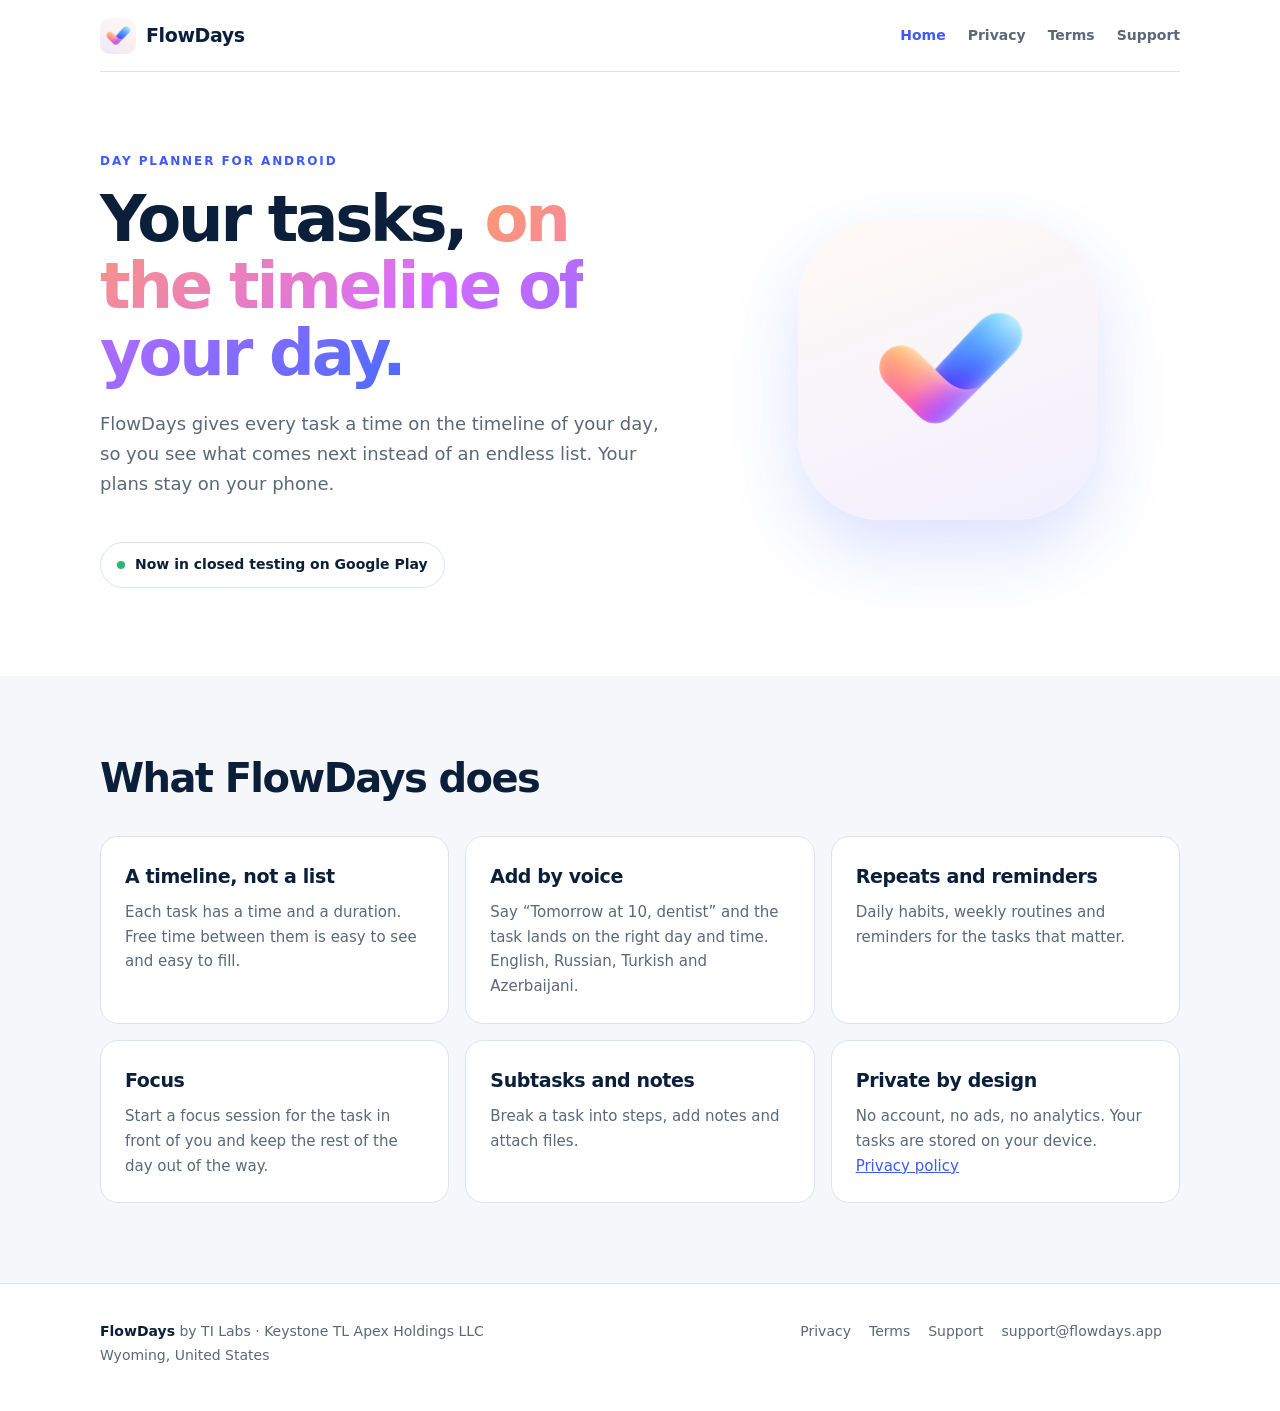
==== index.html @ 689eb193 "Publish the FlowDays site: home, privacy policy, terms, support Co-Authored-By: Claude Opus 5.5 <nor" ====
<!doctype html>
<html lang="en">
<head>
  <meta charset="utf-8">
  <meta name="viewport" content="width=device-width, initial-scale=1">
  <meta name="theme-color" content="#0b1f3a">
  <meta name="description" content="FlowDays puts your tasks on a timeline of your day. Your plans stay on your phone.">
  <title>FlowDays — plan your day on a timeline</title>
  <link rel="icon" type="image/png" sizes="32x32" href="/assets/favicon-32.png">
  <link rel="apple-touch-icon" href="/assets/apple-touch-icon.png">
  <link rel="stylesheet" href="/styles.css">
</head>
<body>
  <header class="shell header">
    <a class="brand" href="/"><img src="/assets/icon-192.png" alt="">FlowDays</a>
    <nav class="nav" aria-label="Main">
      <a href="/" aria-current="page">Home</a>
      <a href="/privacy">Privacy</a>
      <a href="/terms">Terms</a>
      <a href="/support">Support</a>
    </nav>
  </header>

  <main>
    <section class="shell hero">
      <div>
        <div class="eyebrow">Day planner for Android</div>
        <h1>Your tasks, <span>on the timeline of your day.</span></h1>
        <p class="lead">FlowDays gives every task a time on the timeline of your day, so you see what comes next instead of an endless list. Your plans stay on your phone.</p>
        <div class="badge">Now in closed testing on Google Play</div>
      </div>
      <div class="hero-art" aria-hidden="true">
        <div class="tile"><img src="/assets/mark.png" alt=""></div>
      </div>
    </section>

    <section class="section tint">
      <div class="shell">
        <h2>What FlowDays does</h2>
        <div class="grid">
          <article class="card"><h3>A timeline, not a list</h3><p>Each task has a time and a duration. Free time between them is easy to see and easy to fill.</p></article>
          <article class="card"><h3>Add by voice</h3><p>Say “Tomorrow at 10, dentist” and the task lands on the right day and time. English, Russian, Turkish and Azerbaijani.</p></article>
          <article class="card"><h3>Repeats and reminders</h3><p>Daily habits, weekly routines and reminders for the tasks that matter.</p></article>
          <article class="card"><h3>Focus</h3><p>Start a focus session for the task in front of you and keep the rest of the day out of the way.</p></article>
          <article class="card"><h3>Subtasks and notes</h3><p>Break a task into steps, add notes and attach files.</p></article>
          <article class="card"><h3>Private by design</h3><p>No account, no ads, no analytics. Your tasks are stored on your device. <a href="/privacy">Privacy policy</a></p></article>
        </div>
      </div>
    </section>
  </main>

  <footer class="footer">
    <div class="shell">
      <div><strong>FlowDays</strong> by TI Labs · Keystone TL Apex Holdings LLC<br>Wyoming, United States</div>
      <div><a href="/privacy">Privacy</a><a href="/terms">Terms</a><a href="/support">Support</a><a href="mailto:support@flowdays.app">support@flowdays.app</a></div>
    </div>
  </footer>
</body>
</html>
---- styles.css ----
:root {
  --navy: #0b1f3a;
  --blue: #3d5afe;
  --blue-soft: #eef0ff;
  --ink: #111a29;
  --muted: #5b6879;
  --line: #dde3ee;
  --mist: #f6f7fb;
  --white: #ffffff;
  --glow: linear-gradient(135deg, #ff9a6b 0%, #d86bff 48%, #4a6bff 100%);
  --radius: 18px;
}

* { box-sizing: border-box; }
body {
  margin: 0;
  color: var(--ink);
  background: var(--white);
  font-family: Inter, ui-sans-serif, system-ui, -apple-system, BlinkMacSystemFont, "Segoe UI", sans-serif;
  font-size: 16px;
  line-height: 1.65;
  -webkit-font-smoothing: antialiased;
}
a { color: var(--blue); }
h1, h2, h3, p { margin-top: 0; }

.shell { width: min(1080px, calc(100% - 32px)); margin: 0 auto; }

.header {
  display: flex;
  align-items: center;
  justify-content: space-between;
  gap: 16px;
  min-height: 72px;
  border-bottom: 1px solid var(--line);
  flex-wrap: wrap;
}
.brand { display: inline-flex; align-items: center; gap: 10px; color: var(--navy); text-decoration: none; font-weight: 800; font-size: 19px; letter-spacing: -0.02em; }
.brand img { width: 36px; height: 36px; border-radius: 10px; }
.nav { display: flex; gap: 22px; flex-wrap: wrap; }
.nav a { color: var(--muted); font-size: 14px; font-weight: 700; text-decoration: none; }
.nav a:hover, .nav a[aria-current="page"] { color: var(--blue); }

.hero {
  display: grid;
  grid-template-columns: minmax(0, 1.1fr) minmax(0, .9fr);
  gap: 48px;
  align-items: center;
  padding: 80px 0 88px;
}
.eyebrow { color: var(--blue); font-size: 12px; font-weight: 800; letter-spacing: .16em; text-transform: uppercase; }
h1 { color: var(--navy); font-size: clamp(38px, 6vw, 64px); line-height: 1.05; letter-spacing: -.05em; margin: 14px 0 22px; }
h1 span { background: var(--glow); -webkit-background-clip: text; background-clip: text; color: transparent; }
.lead { color: var(--muted); font-size: 18px; max-width: 560px; }
.badge { display: inline-flex; align-items: center; gap: 10px; margin-top: 26px; padding: 10px 16px; border: 1px solid var(--line); border-radius: 999px; color: var(--navy); font-size: 14px; font-weight: 700; background: var(--white); }
.badge::before { content: ""; width: 8px; height: 8px; border-radius: 50%; background: #2bb673; }
.hero-art { display: grid; place-items: center; }
.hero-art .tile { width: min(300px, 70vw); aspect-ratio: 1; border-radius: 28%; background: linear-gradient(160deg, #fffaf5, #f1efff); box-shadow: 0 30px 70px rgba(61, 90, 254, .18); display: grid; place-items: center; }
.hero-art img { width: 62%; }

.section { padding: 80px 0; }
.tint { background: var(--mist); }
.section h2 { color: var(--navy); font-size: clamp(28px, 4vw, 40px); letter-spacing: -.04em; line-height: 1.1; margin-bottom: 36px; }
.grid { display: grid; grid-template-columns: repeat(3, 1fr); gap: 16px; }
.card { padding: 24px; border: 1px solid var(--line); border-radius: var(--radius); background: var(--white); }
.card h3 { color: var(--navy); font-size: 19px; letter-spacing: -.02em; margin-bottom: 8px; }
.card p { color: var(--muted); font-size: 15px; margin: 0; }

.doc { padding: 64px 0 88px; }
.doc .shell { max-width: 780px; }
.doc h1 { font-size: clamp(34px, 5vw, 48px); }
.doc .meta { color: var(--muted); font-size: 14px; margin-bottom: 36px; }
.doc h2 { color: var(--navy); font-size: 24px; letter-spacing: -.02em; margin: 40px 0 12px; }
.doc p, .doc li { color: #2b3748; }
.doc ul { padding-inline-start: 22px; }
.doc li { margin-bottom: 6px; }
.table-wrap { overflow-x: auto; margin: 12px 0 20px; }
table { width: 100%; border-collapse: collapse; font-size: 15px; }
th, td { text-align: start; vertical-align: top; padding: 10px 12px; border-bottom: 1px solid var(--line); }
th { color: var(--navy); background: var(--mist); }
code { font-size: 14px; background: var(--mist); padding: 1px 5px; border-radius: 5px; overflow-wrap: anywhere; }
.note { padding: 18px 20px; border-radius: 14px; background: var(--blue-soft); color: var(--navy); }

.footer { border-top: 1px solid var(--line); padding: 36px 0 44px; color: var(--muted); font-size: 14px; }
.footer .shell { display: flex; justify-content: space-between; gap: 24px; flex-wrap: wrap; }
.footer a { color: var(--muted); text-decoration: none; margin-inline-end: 18px; }
.footer a:hover { color: var(--blue); }
.footer strong { color: var(--navy); }

@media (max-width: 800px) {
  .hero { grid-template-columns: 1fr; padding: 48px 0 56px; gap: 36px; }
  .hero-art { order: -1; }
  .hero-art .tile { width: 160px; }
  .grid { grid-template-columns: 1fr; }
  .section { padding: 56px 0; }
  .header { padding: 12px 0; }
}
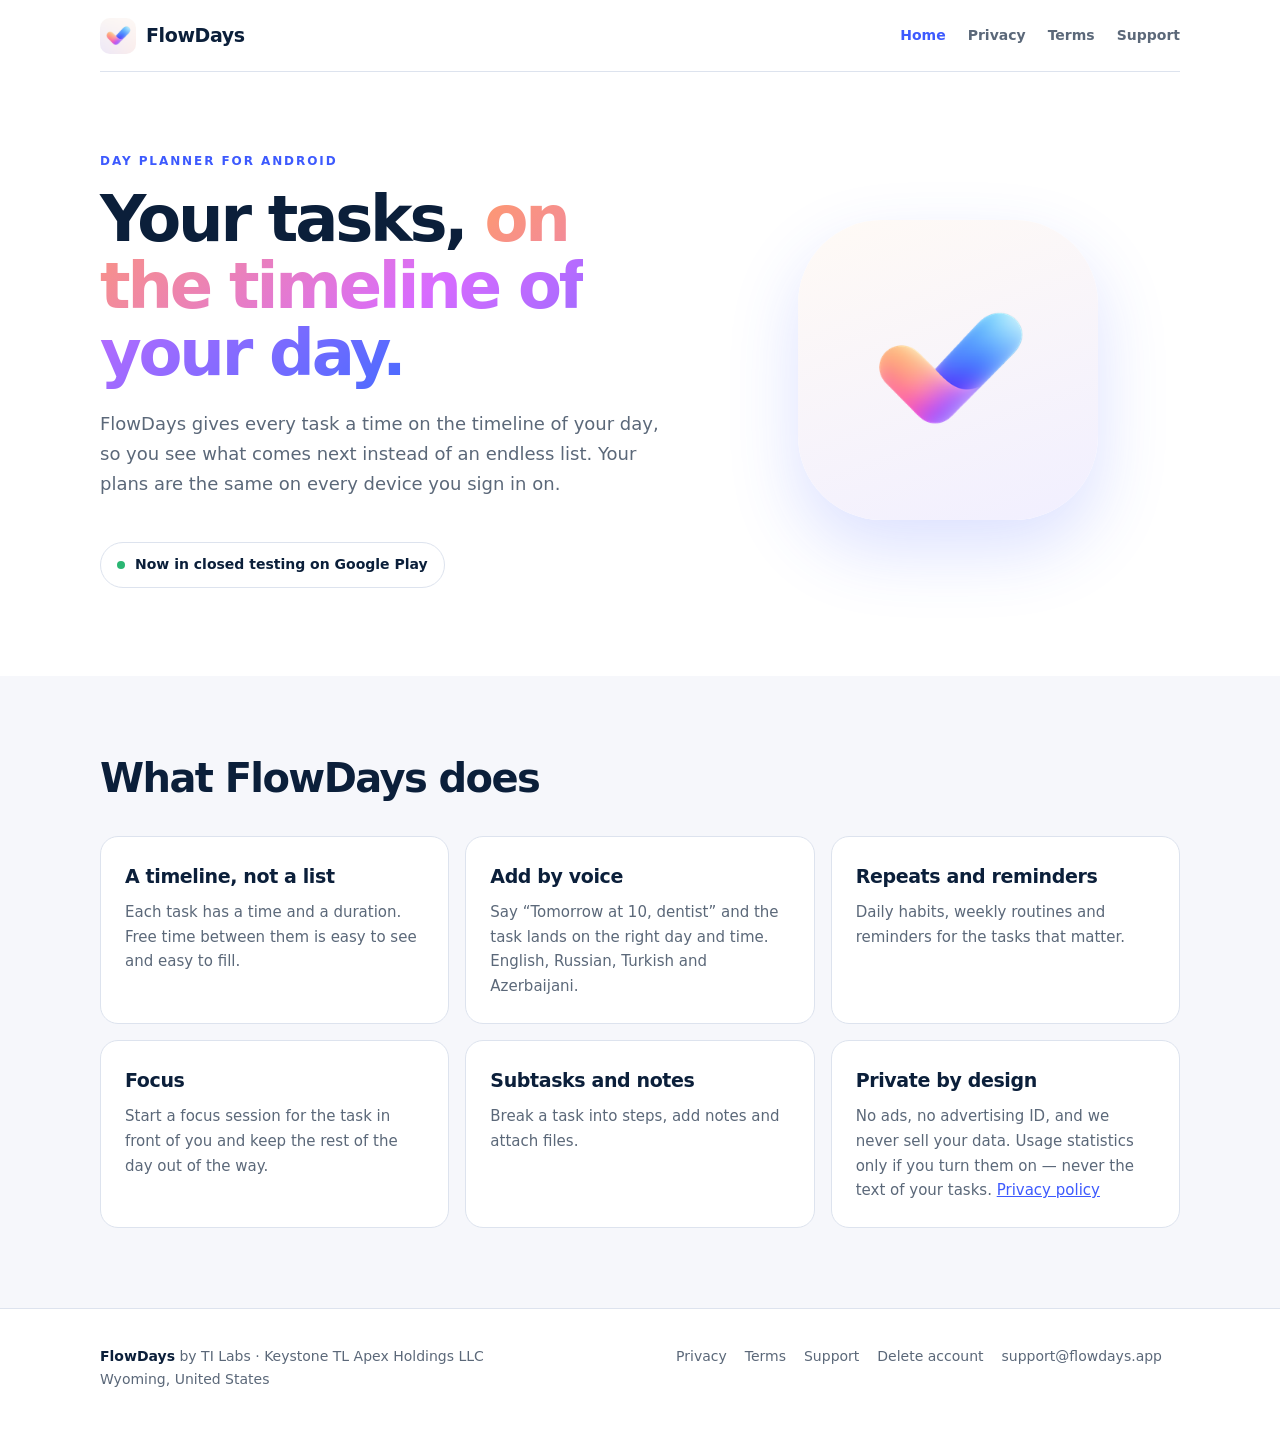
==== commit ae70e1ce: "Draft the account version of the privacy policy, terms and support, and add the delete-account page " ====
--- a/index.html
+++ b/index.html
@@ -4,7 +4,7 @@
   <meta charset="utf-8">
   <meta name="viewport" content="width=device-width, initial-scale=1">
   <meta name="theme-color" content="#0b1f3a">
-  <meta name="description" content="FlowDays puts your tasks on a timeline of your day. Your plans stay on your phone.">
+  <meta name="description" content="FlowDays puts your tasks on a timeline of your day, the same on every device you sign in on.">
   <title>FlowDays — plan your day on a timeline</title>
   <link rel="icon" type="image/png" sizes="32x32" href="/assets/favicon-32.png">
   <link rel="apple-touch-icon" href="/assets/apple-touch-icon.png">
@@ -26,7 +26,7 @@
       <div>
         <div class="eyebrow">Day planner for Android</div>
         <h1>Your tasks, <span>on the timeline of your day.</span></h1>
-        <p class="lead">FlowDays gives every task a time on the timeline of your day, so you see what comes next instead of an endless list. Your plans stay on your phone.</p>
+        <p class="lead">FlowDays gives every task a time on the timeline of your day, so you see what comes next instead of an endless list. Your plans are the same on every device you sign in on.</p>
         <div class="badge">Now in closed testing on Google Play</div>
       </div>
       <div class="hero-art" aria-hidden="true">
@@ -43,7 +43,7 @@
           <article class="card"><h3>Repeats and reminders</h3><p>Daily habits, weekly routines and reminders for the tasks that matter.</p></article>
           <article class="card"><h3>Focus</h3><p>Start a focus session for the task in front of you and keep the rest of the day out of the way.</p></article>
           <article class="card"><h3>Subtasks and notes</h3><p>Break a task into steps, add notes and attach files.</p></article>
-          <article class="card"><h3>Private by design</h3><p>No account, no ads, no analytics. Your tasks are stored on your device. <a href="/privacy">Privacy policy</a></p></article>
+          <article class="card"><h3>Private by design</h3><p>No ads, no advertising ID, and we never sell your data. Usage statistics only if you turn them on — never the text of your tasks. <a href="/privacy">Privacy policy</a></p></article>
         </div>
       </div>
     </section>
@@ -52,7 +52,7 @@
   <footer class="footer">
     <div class="shell">
       <div><strong>FlowDays</strong> by TI Labs · Keystone TL Apex Holdings LLC<br>Wyoming, United States</div>
-      <div><a href="/privacy">Privacy</a><a href="/terms">Terms</a><a href="/support">Support</a><a href="mailto:support@flowdays.app">support@flowdays.app</a></div>
+      <div><a href="/privacy">Privacy</a><a href="/terms">Terms</a><a href="/support">Support</a><a href="/delete-account">Delete account</a><a href="mailto:support@flowdays.app">support@flowdays.app</a></div>
     </div>
   </footer>
 </body>
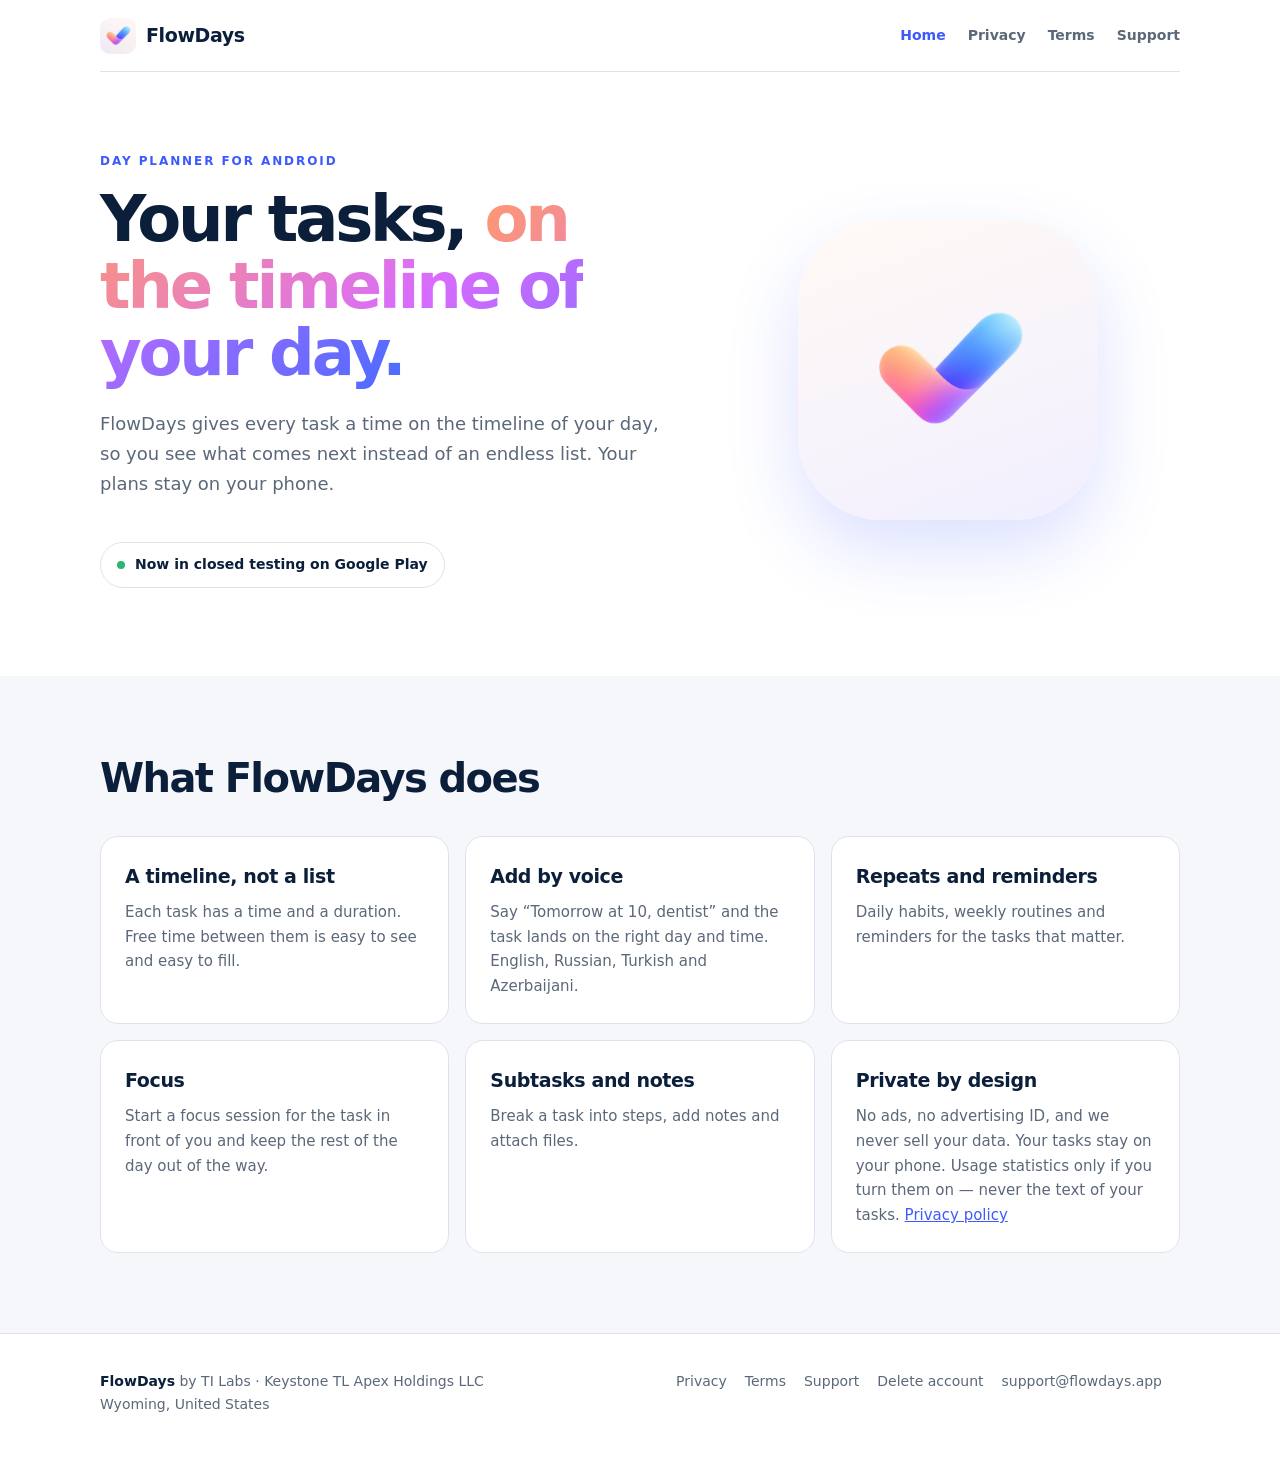
==== commit 856e708d: "Follow the kept W-24-f text: tasks stay on the phone in the first account version (W-24-f) Tural cho" ====
--- a/index.html
+++ b/index.html
@@ -4,7 +4,7 @@
   <meta charset="utf-8">
   <meta name="viewport" content="width=device-width, initial-scale=1">
   <meta name="theme-color" content="#0b1f3a">
-  <meta name="description" content="FlowDays puts your tasks on a timeline of your day, the same on every device you sign in on.">
+  <meta name="description" content="FlowDays puts your tasks on a timeline of your day. Your plans stay on your phone.">
   <title>FlowDays — plan your day on a timeline</title>
   <link rel="icon" type="image/png" sizes="32x32" href="/assets/favicon-32.png">
   <link rel="apple-touch-icon" href="/assets/apple-touch-icon.png">
@@ -26,7 +26,7 @@
       <div>
         <div class="eyebrow">Day planner for Android</div>
         <h1>Your tasks, <span>on the timeline of your day.</span></h1>
-        <p class="lead">FlowDays gives every task a time on the timeline of your day, so you see what comes next instead of an endless list. Your plans are the same on every device you sign in on.</p>
+        <p class="lead">FlowDays gives every task a time on the timeline of your day, so you see what comes next instead of an endless list. Your plans stay on your phone.</p>
         <div class="badge">Now in closed testing on Google Play</div>
       </div>
       <div class="hero-art" aria-hidden="true">
@@ -43,7 +43,7 @@
           <article class="card"><h3>Repeats and reminders</h3><p>Daily habits, weekly routines and reminders for the tasks that matter.</p></article>
           <article class="card"><h3>Focus</h3><p>Start a focus session for the task in front of you and keep the rest of the day out of the way.</p></article>
           <article class="card"><h3>Subtasks and notes</h3><p>Break a task into steps, add notes and attach files.</p></article>
-          <article class="card"><h3>Private by design</h3><p>No ads, no advertising ID, and we never sell your data. Usage statistics only if you turn them on — never the text of your tasks. <a href="/privacy">Privacy policy</a></p></article>
+          <article class="card"><h3>Private by design</h3><p>No ads, no advertising ID, and we never sell your data. Your tasks stay on your phone. Usage statistics only if you turn them on — never the text of your tasks. <a href="/privacy">Privacy policy</a></p></article>
         </div>
       </div>
     </section>
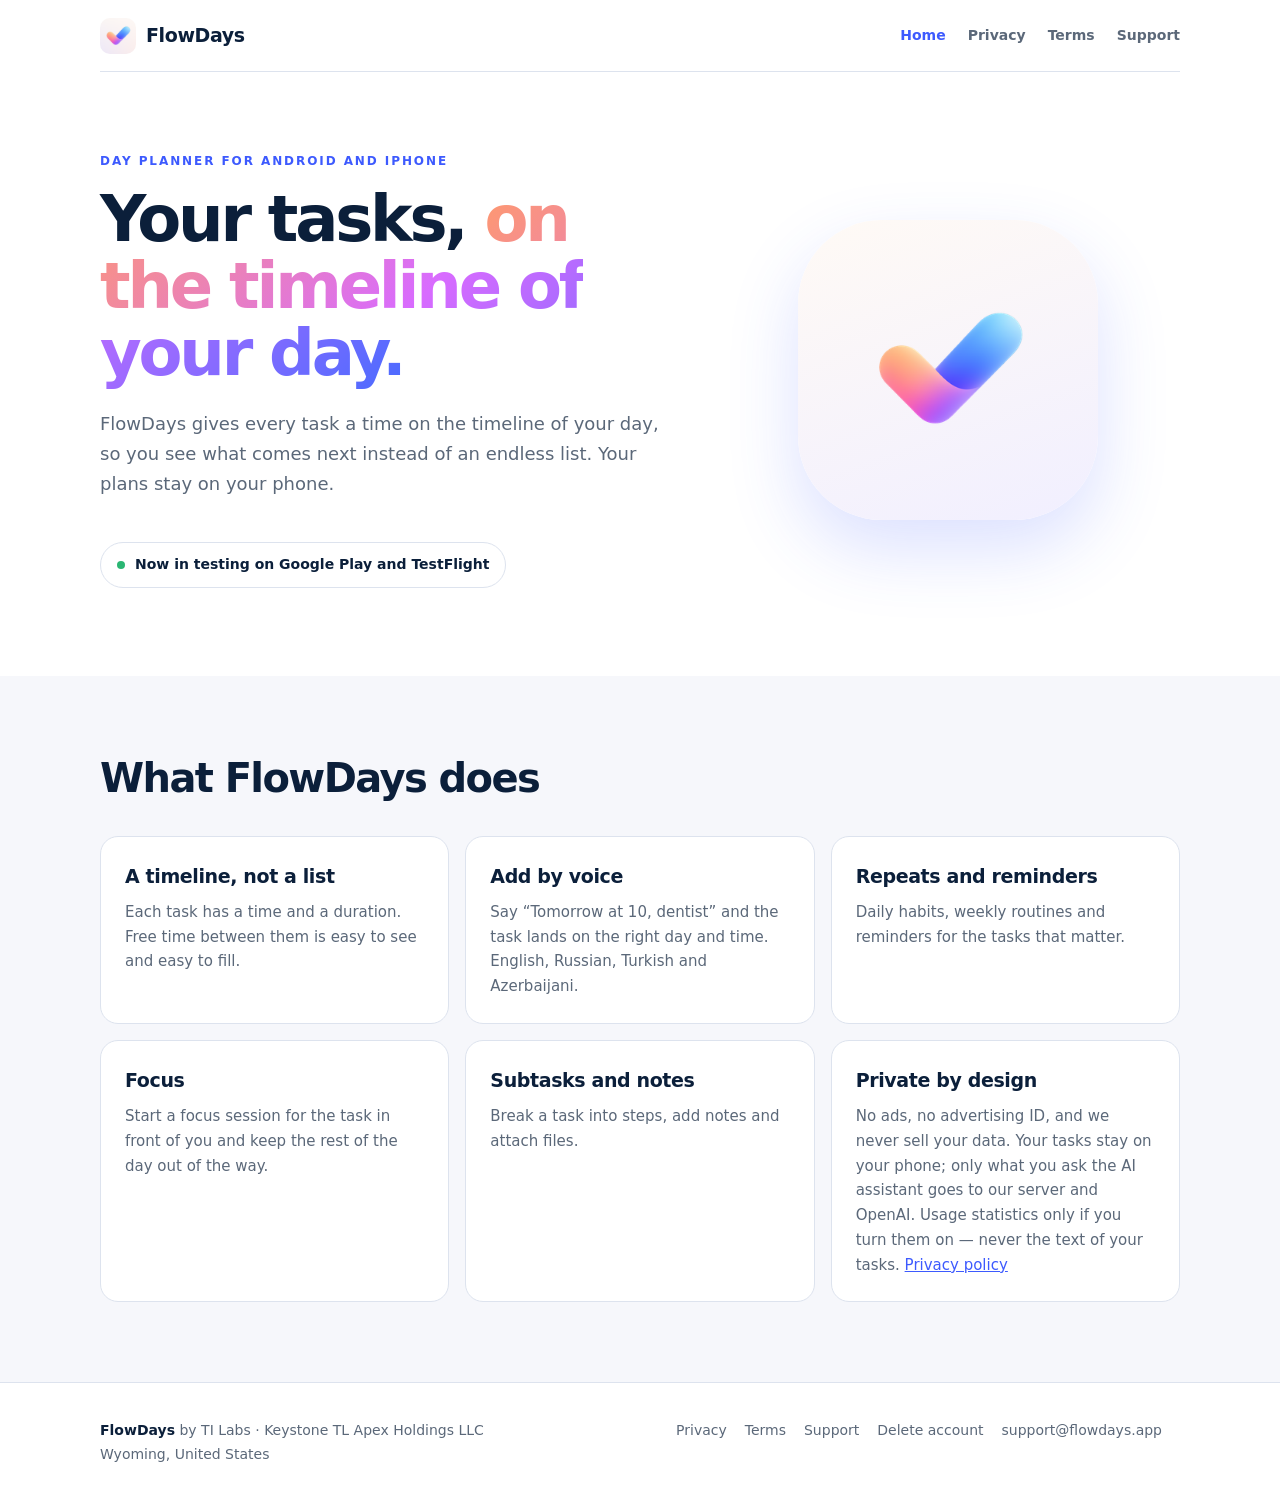
==== commit 75af5ce9: "Publish privacy policy v2, terms v2, support and the delete-account page for Android and iPhone (W-2" ====
--- a/index.html
+++ b/index.html
@@ -24,10 +24,10 @@
   <main>
     <section class="shell hero">
       <div>
-        <div class="eyebrow">Day planner for Android</div>
+        <div class="eyebrow">Day planner for Android and iPhone</div>
         <h1>Your tasks, <span>on the timeline of your day.</span></h1>
         <p class="lead">FlowDays gives every task a time on the timeline of your day, so you see what comes next instead of an endless list. Your plans stay on your phone.</p>
-        <div class="badge">Now in closed testing on Google Play</div>
+        <div class="badge">Now in testing on Google Play and TestFlight</div>
       </div>
       <div class="hero-art" aria-hidden="true">
         <div class="tile"><img src="/assets/mark.png" alt=""></div>
@@ -43,7 +43,7 @@
           <article class="card"><h3>Repeats and reminders</h3><p>Daily habits, weekly routines and reminders for the tasks that matter.</p></article>
           <article class="card"><h3>Focus</h3><p>Start a focus session for the task in front of you and keep the rest of the day out of the way.</p></article>
           <article class="card"><h3>Subtasks and notes</h3><p>Break a task into steps, add notes and attach files.</p></article>
-          <article class="card"><h3>Private by design</h3><p>No ads, no advertising ID, and we never sell your data. Your tasks stay on your phone. Usage statistics only if you turn them on — never the text of your tasks. <a href="/privacy">Privacy policy</a></p></article>
+          <article class="card"><h3>Private by design</h3><p>No ads, no advertising ID, and we never sell your data. Your tasks stay on your phone; only what you ask the AI assistant goes to our server and OpenAI. Usage statistics only if you turn them on — never the text of your tasks. <a href="/privacy">Privacy policy</a></p></article>
         </div>
       </div>
     </section>
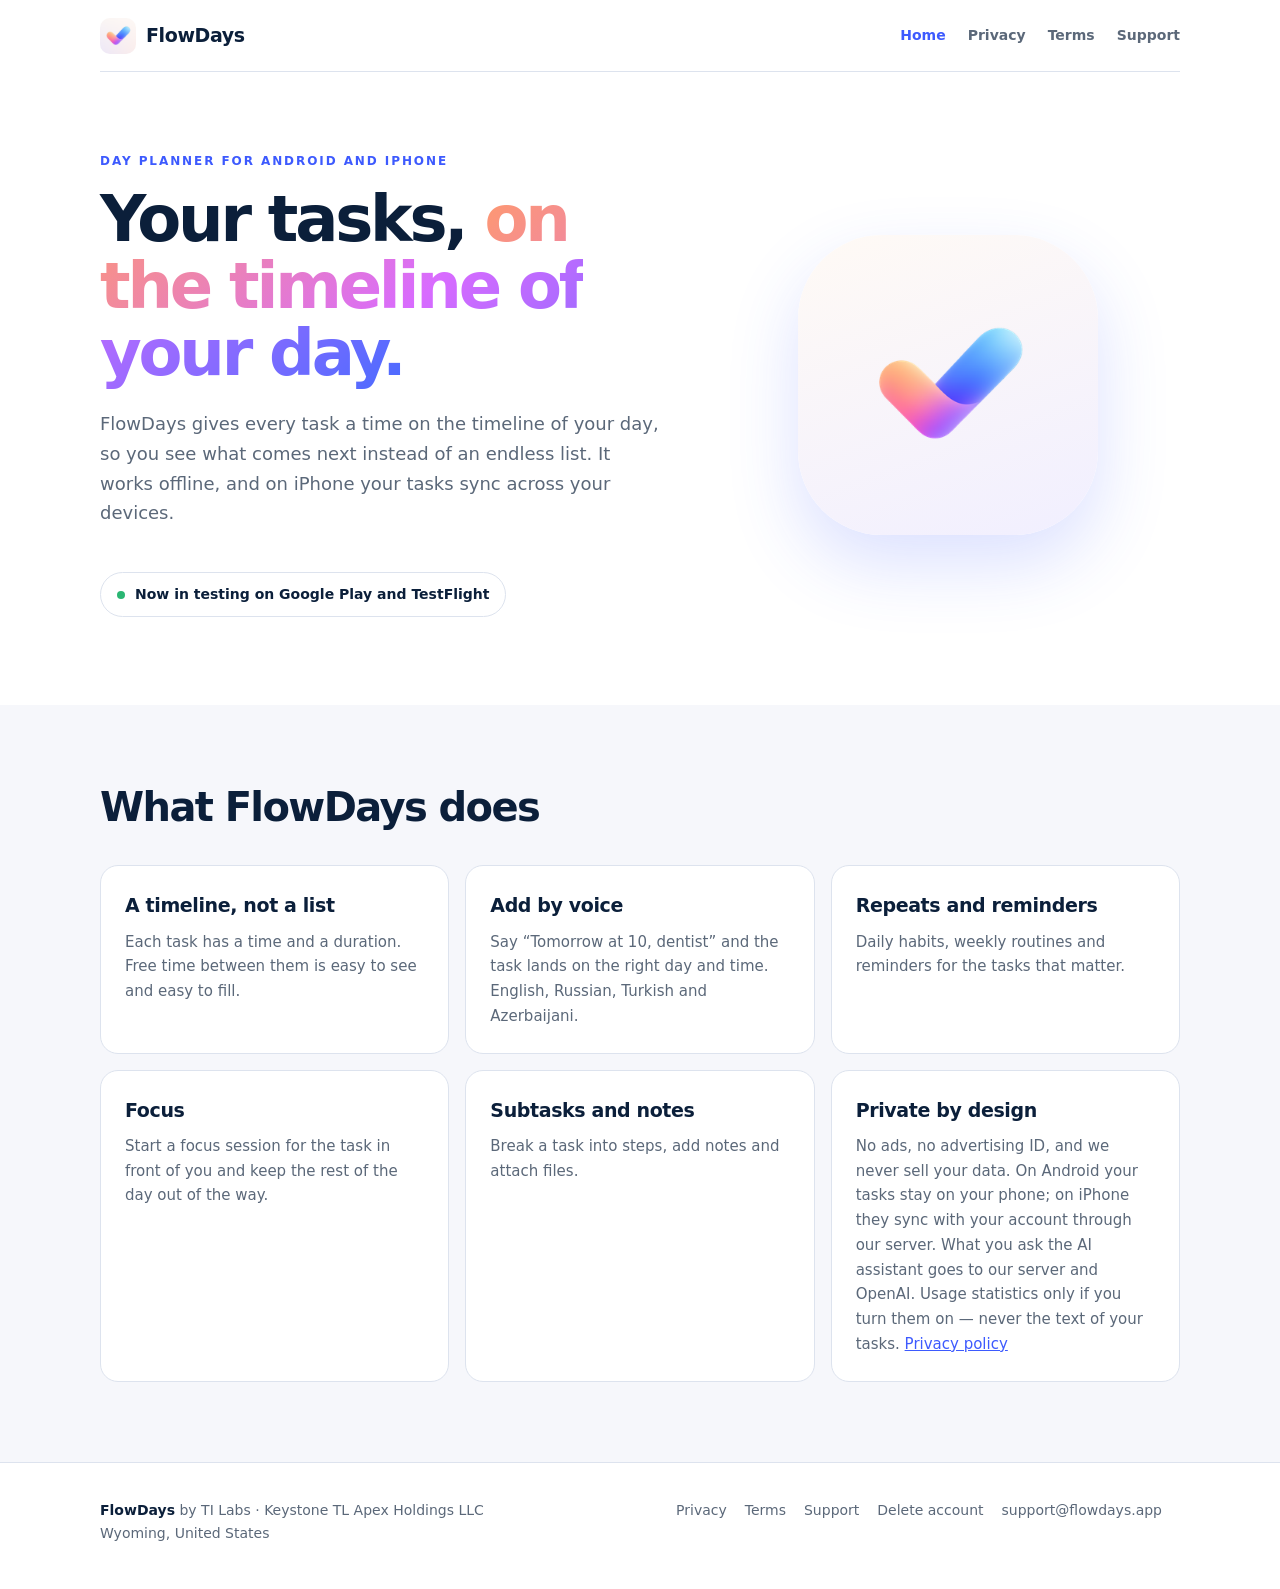
==== commit 22b2e44c: "Name task sync on iPhone in the privacy policy v2.1, terms, support, deletion page and home page (W-" ====
--- a/index.html
+++ b/index.html
@@ -4,7 +4,7 @@
   <meta charset="utf-8">
   <meta name="viewport" content="width=device-width, initial-scale=1">
   <meta name="theme-color" content="#0b1f3a">
-  <meta name="description" content="FlowDays puts your tasks on a timeline of your day. Your plans stay on your phone.">
+  <meta name="description" content="FlowDays puts your tasks on a timeline of your day, on Android and iPhone.">
   <title>FlowDays — plan your day on a timeline</title>
   <link rel="icon" type="image/png" sizes="32x32" href="/assets/favicon-32.png">
   <link rel="apple-touch-icon" href="/assets/apple-touch-icon.png">
@@ -26,7 +26,7 @@
       <div>
         <div class="eyebrow">Day planner for Android and iPhone</div>
         <h1>Your tasks, <span>on the timeline of your day.</span></h1>
-        <p class="lead">FlowDays gives every task a time on the timeline of your day, so you see what comes next instead of an endless list. Your plans stay on your phone.</p>
+        <p class="lead">FlowDays gives every task a time on the timeline of your day, so you see what comes next instead of an endless list. It works offline, and on iPhone your tasks sync across your devices.</p>
         <div class="badge">Now in testing on Google Play and TestFlight</div>
       </div>
       <div class="hero-art" aria-hidden="true">
@@ -43,7 +43,7 @@
           <article class="card"><h3>Repeats and reminders</h3><p>Daily habits, weekly routines and reminders for the tasks that matter.</p></article>
           <article class="card"><h3>Focus</h3><p>Start a focus session for the task in front of you and keep the rest of the day out of the way.</p></article>
           <article class="card"><h3>Subtasks and notes</h3><p>Break a task into steps, add notes and attach files.</p></article>
-          <article class="card"><h3>Private by design</h3><p>No ads, no advertising ID, and we never sell your data. Your tasks stay on your phone; only what you ask the AI assistant goes to our server and OpenAI. Usage statistics only if you turn them on — never the text of your tasks. <a href="/privacy">Privacy policy</a></p></article>
+          <article class="card"><h3>Private by design</h3><p>No ads, no advertising ID, and we never sell your data. On Android your tasks stay on your phone; on iPhone they sync with your account through our server. What you ask the AI assistant goes to our server and OpenAI. Usage statistics only if you turn them on — never the text of your tasks. <a href="/privacy">Privacy policy</a></p></article>
         </div>
       </div>
     </section>
